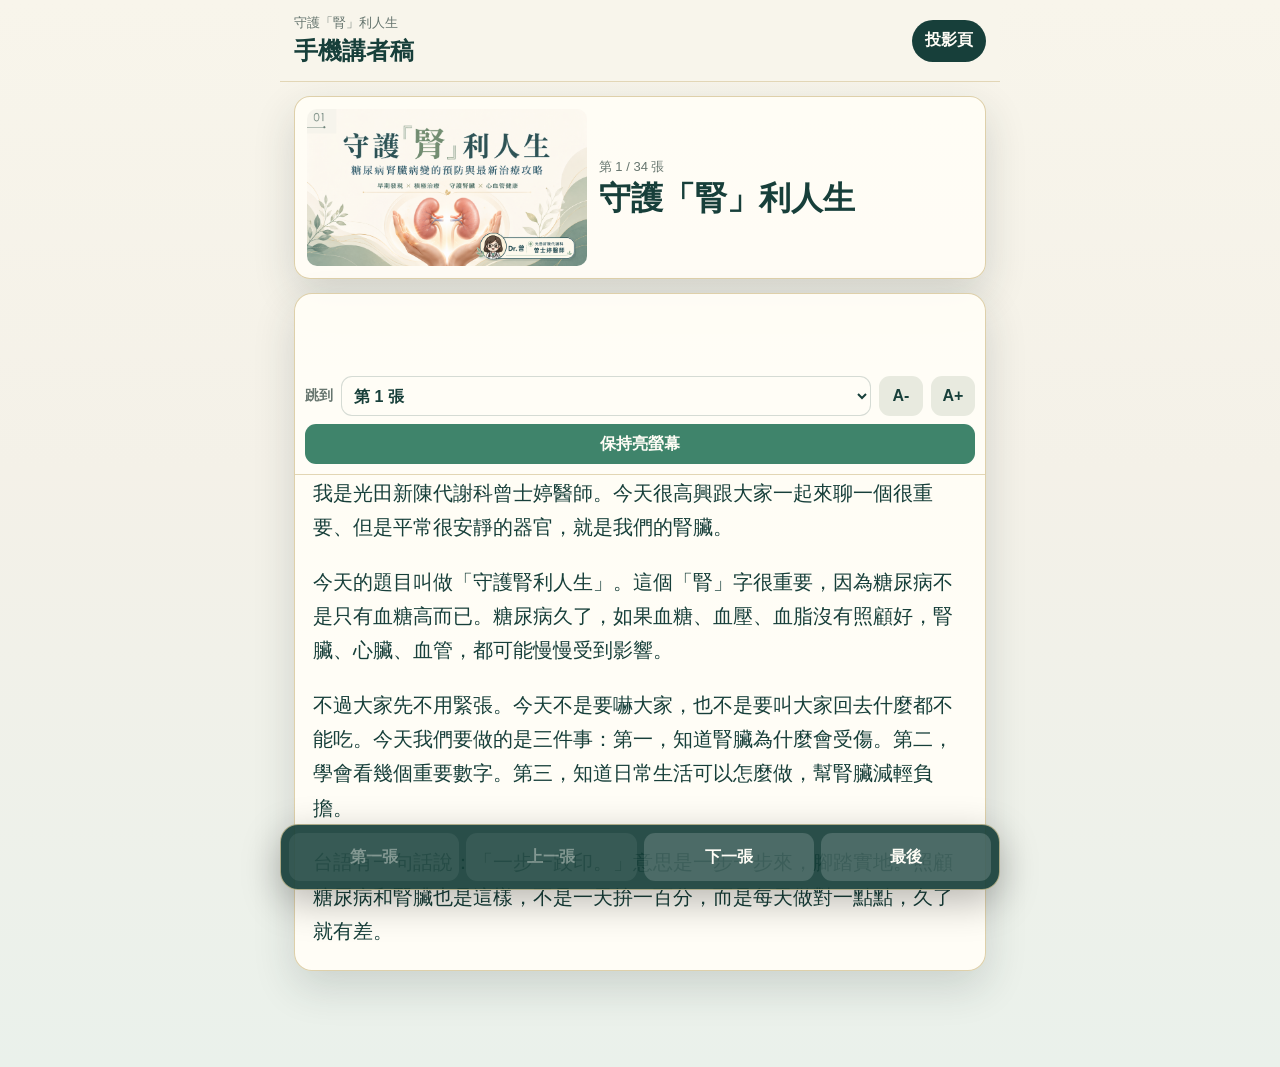
==== speaker.html @ 6e29c783 "Add mobile speaker script view" ====
<!doctype html>
<html lang="zh-Hant">
<head>
  <meta charset="utf-8">
  <meta name="viewport" content="width=device-width,initial-scale=1,viewport-fit=cover">
  <meta name="theme-color" content="#173f3a">
  <title>手機講者稿｜守護「腎」利人生</title>
  <link rel="stylesheet" href="speaker.css?v=20260821-speaker-script">
</head>
<body>
  <main class="speaker-app" aria-label="手機講者稿">
    <header class="speaker-top">
      <div>
        <p>守護「腎」利人生</p>
        <h1>手機講者稿</h1>
      </div>
      <a id="projectorLink" class="projector-link" href="index.html#1">投影頁</a>
    </header>

    <section class="slide-card" aria-label="目前投影片">
      <img id="slideThumb" src="slides/slide-01.png?v=20260821-speaker-script" alt="第 1 張投影片縮圖">
      <div class="slide-info">
        <p id="slideCount">第 1 / 34 張</p>
        <h2 id="slideTitle">載入中</h2>
      </div>
    </section>

    <section class="script-panel" aria-label="逐字稿">
      <div class="script-toolbar">
        <label for="slideSelect">跳到</label>
        <select id="slideSelect" aria-label="選擇投影片"></select>
        <button id="smallerText" type="button" aria-label="縮小文字">A-</button>
        <button id="largerText" type="button" aria-label="放大文字">A+</button>
        <button id="wakeLock" type="button">保持亮螢幕</button>
      </div>
      <article id="scriptText" class="script-text" aria-live="polite">
        <p>正在載入逐字稿...</p>
      </article>
    </section>

    <nav class="speaker-controls" aria-label="講者控制">
      <button id="firstSlide" type="button">第一張</button>
      <button id="prevSlide" type="button">上一張</button>
      <button id="nextSlide" type="button">下一張</button>
      <button id="lastSlide" type="button">最後</button>
    </nav>
  </main>
  <script src="speaker-data.js?v=20260821-speaker-script"></script>
  <script src="speaker.js?v=20260821-speaker-script"></script>
</body>
</html>
---- speaker.css ----
:root {
  color-scheme: light;
  --bg: #f4f1e8;
  --paper: #fffdf6;
  --ink: #173f3a;
  --muted: #66756e;
  --line: #d9c99e;
  --accent: #3f846b;
  --accent-dark: #173f3a;
  --shadow: 0 16px 42px rgba(34, 52, 48, .16);
}

* { box-sizing: border-box; }

html, body {
  min-height: 100%;
  margin: 0;
  background: linear-gradient(180deg, #f8f5eb 0%, var(--bg) 44%, #eaf1eb 100%);
  color: var(--ink);
  font-family: -apple-system, BlinkMacSystemFont, "Segoe UI", "Noto Sans TC", sans-serif;
}

body { padding: env(safe-area-inset-top) 0 env(safe-area-inset-bottom); }

button, select { font: inherit; }

.speaker-app {
  width: min(720px, 100%);
  min-height: 100vh;
  margin: 0 auto;
  padding: 14px 14px 96px;
}

.speaker-top {
  position: sticky;
  top: 0;
  z-index: 10;
  display: flex;
  align-items: center;
  justify-content: space-between;
  gap: 12px;
  margin: -14px -14px 14px;
  padding: 14px;
  background: rgba(248, 245, 235, .94);
  border-bottom: 1px solid rgba(217, 201, 158, .7);
  backdrop-filter: blur(16px);
}

.speaker-top p,
.slide-info p {
  margin: 0 0 3px;
  color: var(--muted);
  font-size: 13px;
}

.speaker-top h1,
.slide-info h2 {
  margin: 0;
  letter-spacing: 0;
}

.speaker-top h1 { font-size: 24px; }

.projector-link {
  flex: 0 0 auto;
  display: inline-flex;
  align-items: center;
  min-height: 42px;
  padding: 9px 13px;
  border-radius: 999px;
  background: var(--accent-dark);
  color: #fffdf6;
  font-weight: 800;
  text-decoration: none;
}

.slide-card {
  display: grid;
  grid-template-columns: 42% 1fr;
  gap: 12px;
  align-items: center;
  padding: 12px;
  border: 1px solid rgba(217, 201, 158, .86);
  border-radius: 16px;
  background: rgba(255, 253, 246, .92);
  box-shadow: var(--shadow);
}

.slide-card img {
  display: block;
  width: 100%;
  aspect-ratio: 16 / 9;
  border-radius: 10px;
  object-fit: cover;
  background: #e1e6dc;
}

.slide-info h2 {
  font-size: clamp(20px, 5vw, 32px);
  line-height: 1.2;
}

.script-panel {
  margin-top: 14px;
  border: 1px solid rgba(217, 201, 158, .86);
  border-radius: 18px;
  background: rgba(255, 253, 246, .96);
  box-shadow: var(--shadow);
  overflow: hidden;
}

.script-toolbar {
  position: sticky;
  top: 72px;
  z-index: 8;
  display: grid;
  grid-template-columns: auto minmax(110px, 1fr) auto auto;
  gap: 8px;
  align-items: center;
  padding: 10px;
  border-bottom: 1px solid rgba(217, 201, 158, .75);
  background: rgba(255, 253, 246, .96);
  backdrop-filter: blur(12px);
}

.script-toolbar label {
  color: var(--muted);
  font-size: 14px;
  font-weight: 700;
}

.script-toolbar select,
.script-toolbar button,
.speaker-controls button {
  min-height: 40px;
  border: 0;
  border-radius: 11px;
  font-weight: 800;
  color: var(--ink);
  background: #e8eadf;
}

.script-toolbar select {
  width: 100%;
  padding: 0 8px;
  border: 1px solid rgba(23, 63, 58, .18);
  background: #fffdf6;
}

.script-toolbar button {
  min-width: 44px;
  padding: 0 10px;
}

#wakeLock {
  grid-column: 1 / -1;
  color: #fffdf6;
  background: var(--accent);
}

#wakeLock.active { background: #a15b42; }

.script-text {
  padding: 18px 18px 22px;
  font-size: var(--script-size, 20px);
  line-height: 1.72;
}

.script-text p {
  margin: 0 0 1em;
}

.script-text p:last-child { margin-bottom: 0; }

.speaker-controls {
  position: fixed;
  left: 50%;
  bottom: max(10px, env(safe-area-inset-bottom));
  z-index: 20;
  display: grid;
  grid-template-columns: repeat(4, 1fr);
  gap: 7px;
  width: min(720px, calc(100% - 20px));
  padding: 8px;
  border: 1px solid rgba(217, 201, 158, .75);
  border-radius: 18px;
  background: rgba(23, 63, 58, .92);
  box-shadow: 0 12px 38px rgba(0, 0, 0, .28);
  transform: translateX(-50%);
}

.speaker-controls button {
  min-height: 48px;
  color: #fffdf6;
  background: rgba(255, 255, 255, .16);
}

.speaker-controls button:disabled {
  opacity: .42;
}

@media (max-width: 520px) {
  .speaker-app { padding-inline: 10px; }
  .speaker-top { margin-inline: -10px; }
  .slide-card {
    grid-template-columns: 1fr;
  }
  .slide-card img {
    max-height: 180px;
  }
  .script-text {
    padding: 16px;
    font-size: var(--script-size, 19px);
  }
  .speaker-controls button {
    min-height: 46px;
    padding-inline: 6px;
    font-size: 14px;
  }
}
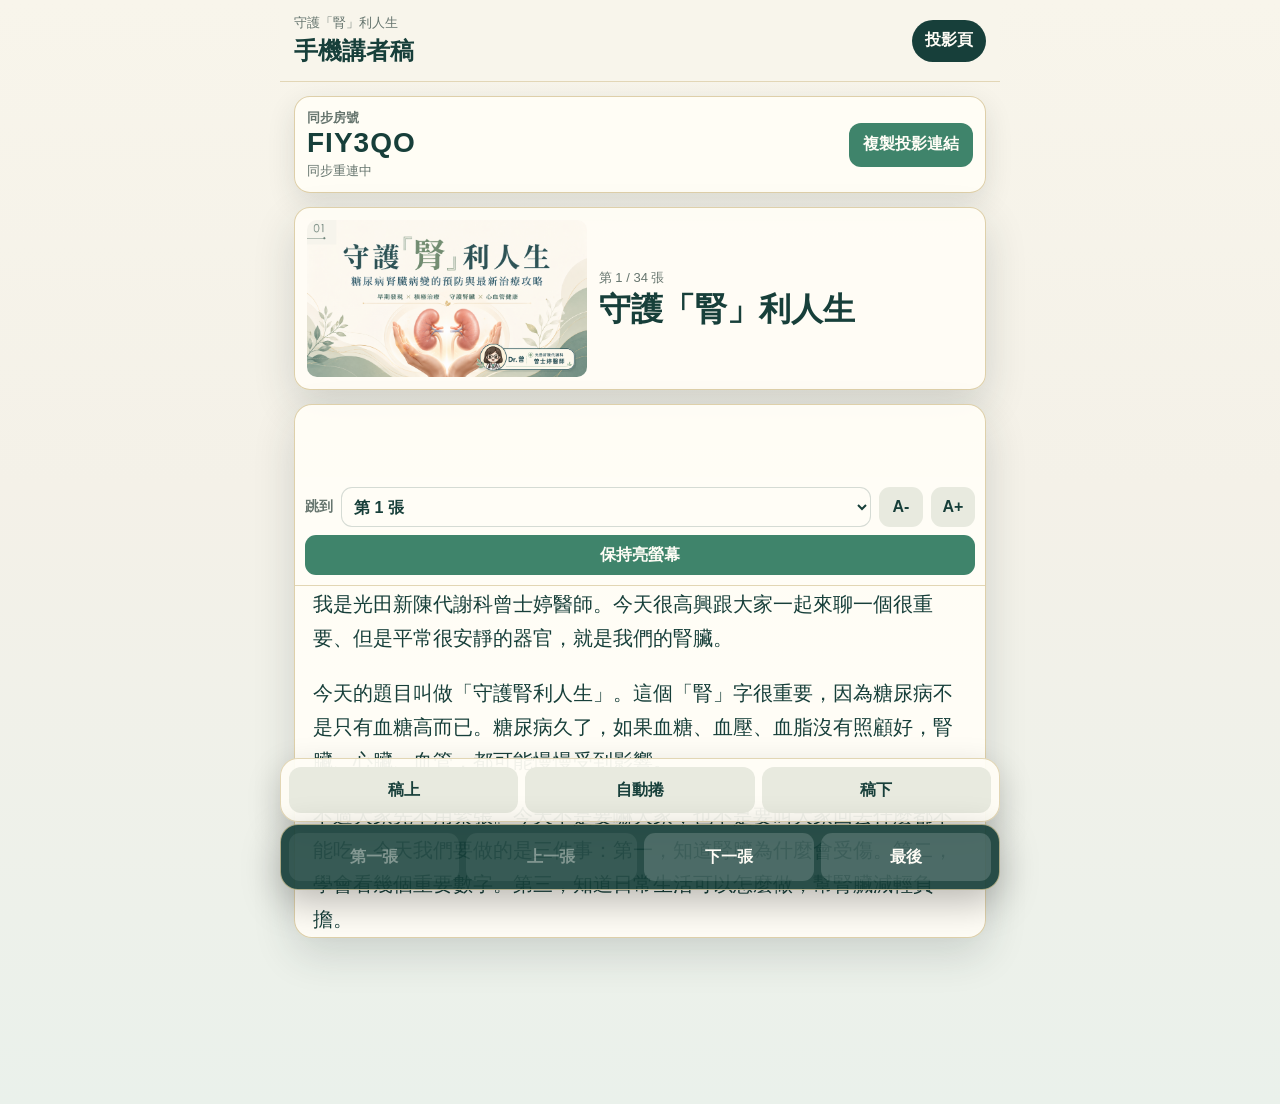
==== commit 0ea8dcb4: "Add speaker sync and script scrolling" ====
--- a/speaker.html
+++ b/speaker.html
@@ -5,7 +5,7 @@
   <meta name="viewport" content="width=device-width,initial-scale=1,viewport-fit=cover">
   <meta name="theme-color" content="#173f3a">
   <title>手機講者稿｜守護「腎」利人生</title>
-  <link rel="stylesheet" href="speaker.css?v=20260821-speaker-script">
+  <link rel="stylesheet" href="speaker.css?v=20260821-speaker-sync">
 </head>
 <body>
   <main class="speaker-app" aria-label="手機講者稿">
@@ -17,8 +17,17 @@
       <a id="projectorLink" class="projector-link" href="index.html#1">投影頁</a>
     </header>
 
+    <section class="sync-card" aria-label="同步設定">
+      <div>
+        <p>同步房號</p>
+        <strong id="roomCode">建立中</strong>
+        <span id="syncStatus">準備同步</span>
+      </div>
+      <button id="copyProjectorLink" type="button">複製投影連結</button>
+    </section>
+
     <section class="slide-card" aria-label="目前投影片">
-      <img id="slideThumb" src="slides/slide-01.png?v=20260821-speaker-script" alt="第 1 張投影片縮圖">
+      <img id="slideThumb" src="slides/slide-01.png?v=20260821-speaker-sync" alt="第 1 張投影片縮圖">
       <div class="slide-info">
         <p id="slideCount">第 1 / 34 張</p>
         <h2 id="slideTitle">載入中</h2>
@@ -44,8 +53,13 @@
       <button id="nextSlide" type="button">下一張</button>
       <button id="lastSlide" type="button">最後</button>
     </nav>
+    <nav class="read-controls" aria-label="逐字稿控制">
+      <button id="scrollScriptUp" type="button">稿上</button>
+      <button id="autoScroll" type="button">自動捲</button>
+      <button id="scrollScriptDown" type="button">稿下</button>
+    </nav>
   </main>
-  <script src="speaker-data.js?v=20260821-speaker-script"></script>
-  <script src="speaker.js?v=20260821-speaker-script"></script>
+  <script src="speaker-data.js?v=20260821-speaker-sync"></script>
+  <script src="speaker.js?v=20260821-speaker-sync"></script>
 </body>
 </html>
--- a/speaker.css
+++ b/speaker.css
@@ -28,7 +28,7 @@
   width: min(720px, 100%);
   min-height: 100vh;
   margin: 0 auto;
-  padding: 14px 14px 96px;
+  padding: 14px 14px 166px;
 }
 
 .speaker-top {
@@ -74,6 +74,51 @@
   text-decoration: none;
 }
 
+.sync-card {
+  display: flex;
+  align-items: center;
+  justify-content: space-between;
+  gap: 12px;
+  margin-bottom: 14px;
+  padding: 12px;
+  border: 1px solid rgba(217, 201, 158, .86);
+  border-radius: 16px;
+  background: rgba(255, 253, 246, .94);
+  box-shadow: 0 10px 28px rgba(34, 52, 48, .12);
+}
+
+.sync-card p {
+  margin: 0 0 2px;
+  color: var(--muted);
+  font-size: 13px;
+  font-weight: 800;
+}
+
+.sync-card strong {
+  display: block;
+  font-size: 28px;
+  line-height: 1;
+  letter-spacing: 1px;
+}
+
+.sync-card span {
+  display: block;
+  margin-top: 5px;
+  color: var(--muted);
+  font-size: 13px;
+}
+
+.sync-card button {
+  flex: 0 0 auto;
+  min-height: 44px;
+  padding: 0 14px;
+  border: 0;
+  border-radius: 12px;
+  background: var(--accent);
+  color: #fffdf6;
+  font-weight: 900;
+}
+
 .slide-card {
   display: grid;
   grid-template-columns: 42% 1fr;
@@ -101,6 +146,8 @@
 }
 
 .script-panel {
+  display: flex;
+  flex-direction: column;
   margin-top: 14px;
   border: 1px solid rgba(217, 201, 158, .86);
   border-radius: 18px;
@@ -161,6 +208,11 @@
 #wakeLock.active { background: #a15b42; }
 
 .script-text {
+  max-height: clamp(260px, 47dvh, 620px);
+  overflow-y: auto;
+  overscroll-behavior: contain;
+  scroll-behavior: smooth;
+  -webkit-overflow-scrolling: touch;
   padding: 18px 18px 22px;
   font-size: var(--script-size, 20px);
   line-height: 1.72;
@@ -199,9 +251,53 @@
   opacity: .42;
 }
 
+.read-controls {
+  position: fixed;
+  left: 50%;
+  bottom: calc(max(10px, env(safe-area-inset-bottom)) + 68px);
+  z-index: 19;
+  display: grid;
+  grid-template-columns: repeat(3, 1fr);
+  gap: 7px;
+  width: min(720px, calc(100% - 20px));
+  padding: 8px;
+  border: 1px solid rgba(217, 201, 158, .75);
+  border-radius: 18px;
+  background: rgba(255, 253, 246, .94);
+  box-shadow: 0 12px 34px rgba(0, 0, 0, .18);
+  transform: translateX(-50%);
+}
+
+.read-controls button {
+  min-height: 46px;
+  border: 0;
+  border-radius: 12px;
+  background: #e8eadf;
+  color: var(--ink);
+  font-weight: 900;
+}
+
+.read-controls button.active {
+  background: #f0b95c;
+}
+
 @media (max-width: 520px) {
-  .speaker-app { padding-inline: 10px; }
+  .speaker-app {
+    padding-inline: 10px;
+    padding-bottom: 164px;
+  }
   .speaker-top { margin-inline: -10px; }
+  .sync-card {
+    align-items: stretch;
+  }
+  .sync-card strong {
+    font-size: 25px;
+  }
+  .sync-card button {
+    width: 128px;
+    padding-inline: 10px;
+    line-height: 1.15;
+  }
   .slide-card {
     grid-template-columns: 1fr;
   }
@@ -209,10 +305,12 @@
     max-height: 180px;
   }
   .script-text {
+    max-height: clamp(220px, 39dvh, 480px);
     padding: 16px;
     font-size: var(--script-size, 19px);
   }
-  .speaker-controls button {
+  .speaker-controls button,
+  .read-controls button {
     min-height: 46px;
     padding-inline: 6px;
     font-size: 14px;
